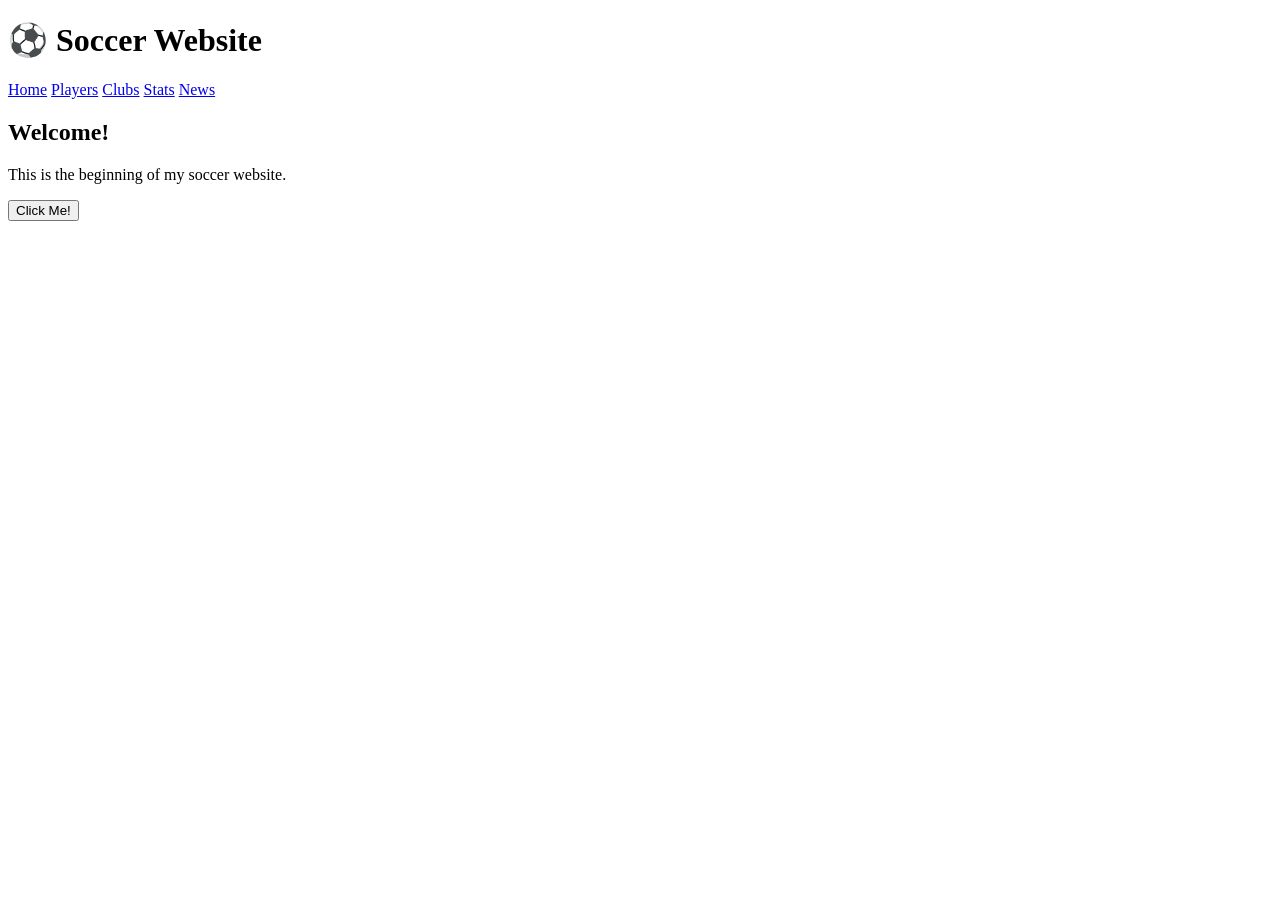
==== index.html @ 321fe3b2 "Create index.html" ====
<!DOCTYPE html>
<html lang="en">
<head>
    <meta charset="UTF-8">
    <meta name="viewport" content="width=device-width, initial-scale=1.0">
    <title>Soccer Website</title>
    <link rel="stylesheet" href="style.css">
</head>
<body>

    <header>
        <h1>⚽ Soccer Website</h1>
        <nav>
            <a href="#">Home</a>
            <a href="#">Players</a>
            <a href="#">Clubs</a>
            <a href="#">Stats</a>
            <a href="#">News</a>
        </nav>
    </header>

    <main>
        <h2>Welcome!</h2>
        <p>This is the beginning of my soccer website.</p>

        <button id="helloButton">Click Me!</button>
        <p id="message"></p>
    </main>

    <script src="script.js"></script>
</body>
</html>
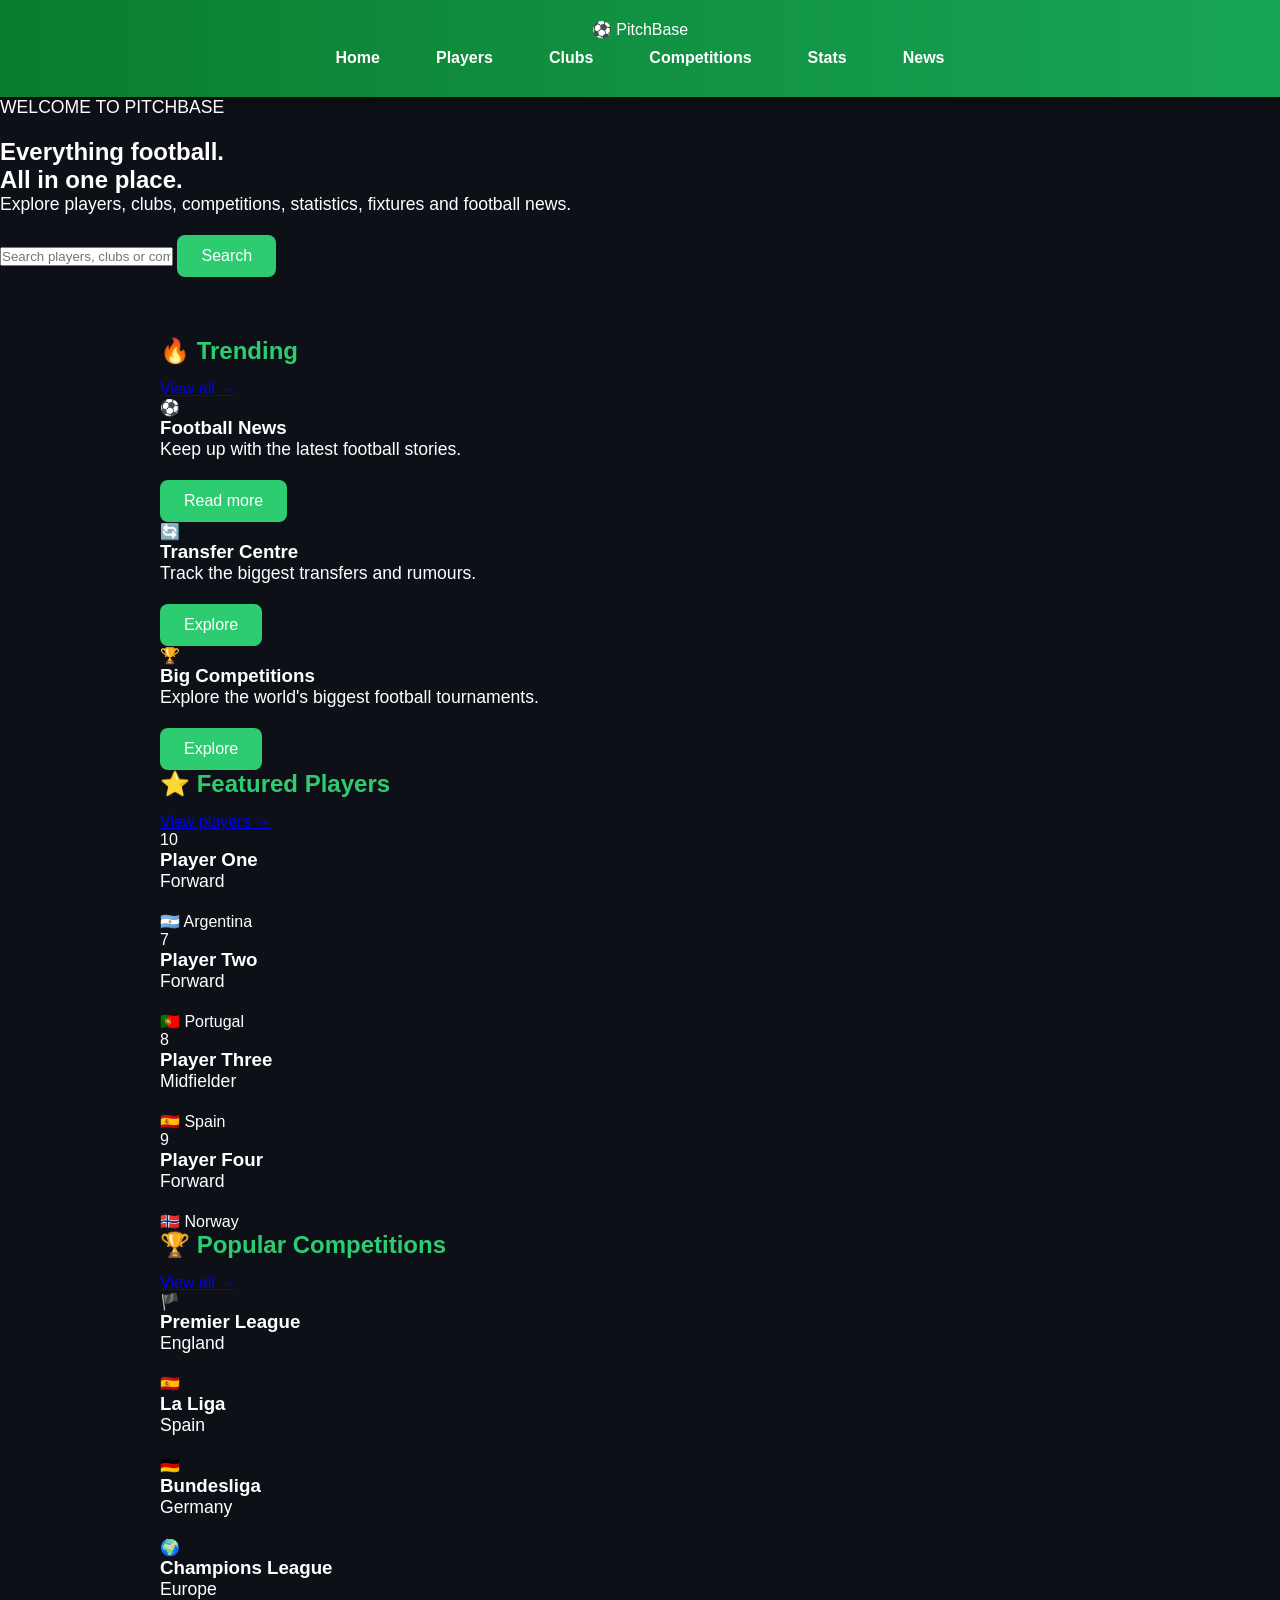
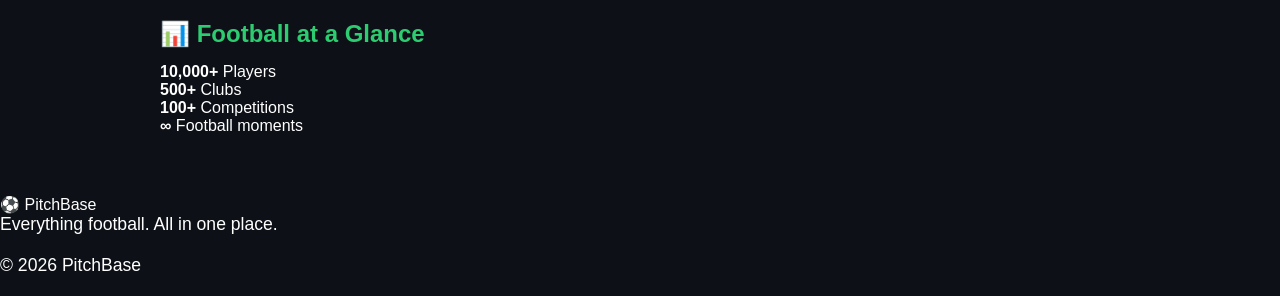
==== commit 7366b67d: "Update index.html" ====
--- a/index.html
+++ b/index.html
@@ -3,30 +3,243 @@
 <head>
     <meta charset="UTF-8">
     <meta name="viewport" content="width=device-width, initial-scale=1.0">
-    <title>Soccer Website</title>
+
+    <title>PitchBase | Everything Football</title>
+
     <link rel="stylesheet" href="style.css">
 </head>
+
 <body>
 
-    <header>
-        <h1>⚽ Soccer Website</h1>
+    <!-- NAVIGATION -->
+    <header class="navbar">
+
+        <div class="logo">
+            ⚽ <span>PitchBase</span>
+        </div>
+
         <nav>
-            <a href="#">Home</a>
+            <a href="index.html" class="active">Home</a>
             <a href="#">Players</a>
             <a href="#">Clubs</a>
+            <a href="#">Competitions</a>
             <a href="#">Stats</a>
             <a href="#">News</a>
         </nav>
+
     </header>
 
+
+    <!-- HERO -->
+    <section class="hero">
+
+        <div class="hero-content">
+
+            <p class="hero-small">WELCOME TO PITCHBASE</p>
+
+            <h1>
+                Everything football.<br>
+                <span>All in one place.</span>
+            </h1>
+
+            <p class="hero-description">
+                Explore players, clubs, competitions, statistics,
+                fixtures and football news.
+            </p>
+
+            <div class="search-box">
+
+                <input
+                    type="text"
+                    id="searchInput"
+                    placeholder="Search players, clubs or competitions..."
+                >
+
+                <button id="searchButton">Search</button>
+
+            </div>
+
+            <p id="searchMessage"></p>
+
+        </div>
+
+    </section>
+
+
+    <!-- MAIN CONTENT -->
     <main>
-        <h2>Welcome!</h2>
-        <p>This is the beginning of my soccer website.</p>
-
-        <button id="helloButton">Click Me!</button>
-        <p id="message"></p>
+
+        <!-- TRENDING -->
+        <section class="section">
+
+            <div class="section-title">
+                <h2>🔥 Trending</h2>
+                <a href="#">View all →</a>
+            </div>
+
+            <div class="cards">
+
+                <article class="news-card">
+                    <div class="card-icon">⚽</div>
+                    <h3>Football News</h3>
+                    <p>Keep up with the latest football stories.</p>
+                    <button>Read more</button>
+                </article>
+
+                <article class="news-card">
+                    <div class="card-icon">🔄</div>
+                    <h3>Transfer Centre</h3>
+                    <p>Track the biggest transfers and rumours.</p>
+                    <button>Explore</button>
+                </article>
+
+                <article class="news-card">
+                    <div class="card-icon">🏆</div>
+                    <h3>Big Competitions</h3>
+                    <p>Explore the world's biggest football tournaments.</p>
+                    <button>Explore</button>
+                </article>
+
+            </div>
+
+        </section>
+
+
+        <!-- FEATURED PLAYERS -->
+        <section class="section">
+
+            <div class="section-title">
+                <h2>⭐ Featured Players</h2>
+                <a href="#">View players →</a>
+            </div>
+
+            <div class="player-grid">
+
+                <div class="player-card">
+                    <div class="player-number">10</div>
+                    <h3>Player One</h3>
+                    <p>Forward</p>
+                    <span>🇦🇷 Argentina</span>
+                </div>
+
+                <div class="player-card">
+                    <div class="player-number">7</div>
+                    <h3>Player Two</h3>
+                    <p>Forward</p>
+                    <span>🇵🇹 Portugal</span>
+                </div>
+
+                <div class="player-card">
+                    <div class="player-number">8</div>
+                    <h3>Player Three</h3>
+                    <p>Midfielder</p>
+                    <span>🇪🇸 Spain</span>
+                </div>
+
+                <div class="player-card">
+                    <div class="player-number">9</div>
+                    <h3>Player Four</h3>
+                    <p>Forward</p>
+                    <span>🇳🇴 Norway</span>
+                </div>
+
+            </div>
+
+        </section>
+
+
+        <!-- COMPETITIONS -->
+        <section class="section">
+
+            <div class="section-title">
+                <h2>🏆 Popular Competitions</h2>
+                <a href="#">View all →</a>
+            </div>
+
+            <div class="competition-grid">
+
+                <div class="competition-card">
+                    <span>🏴</span>
+                    <h3>Premier League</h3>
+                    <p>England</p>
+                </div>
+
+                <div class="competition-card">
+                    <span>🇪🇸</span>
+                    <h3>La Liga</h3>
+                    <p>Spain</p>
+                </div>
+
+                <div class="competition-card">
+                    <span>🇩🇪</span>
+                    <h3>Bundesliga</h3>
+                    <p>Germany</p>
+                </div>
+
+                <div class="competition-card">
+                    <span>🌍</span>
+                    <h3>Champions League</h3>
+                    <p>Europe</p>
+                </div>
+
+            </div>
+
+        </section>
+
+
+        <!-- QUICK STATS -->
+        <section class="section">
+
+            <div class="section-title">
+                <h2>📊 Football at a Glance</h2>
+            </div>
+
+            <div class="stats-grid">
+
+                <div class="stat">
+                    <strong>10,000+</strong>
+                    <span>Players</span>
+                </div>
+
+                <div class="stat">
+                    <strong>500+</strong>
+                    <span>Clubs</span>
+                </div>
+
+                <div class="stat">
+                    <strong>100+</strong>
+                    <span>Competitions</span>
+                </div>
+
+                <div class="stat">
+                    <strong>∞</strong>
+                    <span>Football moments</span>
+                </div>
+
+            </div>
+
+        </section>
+
     </main>
 
+
+    <!-- FOOTER -->
+    <footer>
+
+        <div class="logo">
+            ⚽ <span>PitchBase</span>
+        </div>
+
+        <p>Everything football. All in one place.</p>
+
+        <p class="copyright">
+            © 2026 PitchBase
+        </p>
+
+    </footer>
+
+
     <script src="script.js"></script>
+
 </body>
 </html>
--- a/style.css
+++ b/style.css
@@ -0,0 +1,81 @@
+/* Reset */
+* {
+    margin: 0;
+    padding: 0;
+    box-sizing: border-box;
+}
+
+body {
+    font-family: Arial, sans-serif;
+    background: #0d1117;
+    color: white;
+}
+
+/* Header */
+header {
+    background: linear-gradient(90deg, #0a7d2c, #18a558);
+    padding: 20px;
+    text-align: center;
+    box-shadow: 0 4px 10px rgba(0,0,0,0.4);
+}
+
+header h1 {
+    font-size: 2.5rem;
+    margin-bottom: 10px;
+}
+
+/* Navigation */
+nav {
+    display: flex;
+    justify-content: center;
+    gap: 20px;
+    flex-wrap: wrap;
+}
+
+nav a {
+    color: white;
+    text-decoration: none;
+    font-weight: bold;
+    padding: 10px 18px;
+    border-radius: 8px;
+    transition: 0.3s;
+}
+
+nav a:hover {
+    background: white;
+    color: #0a7d2c;
+}
+
+/* Main content */
+main {
+    max-width: 1000px;
+    margin: 40px auto;
+    padding: 20px;
+}
+
+h2 {
+    color: #2ecc71;
+    margin-bottom: 15px;
+}
+
+p {
+    font-size: 1.1rem;
+    margin-bottom: 20px;
+}
+
+/* Button */
+button {
+    background: #2ecc71;
+    color: white;
+    border: none;
+    padding: 12px 24px;
+    font-size: 16px;
+    border-radius: 8px;
+    cursor: pointer;
+    transition: 0.3s;
+}
+
+button:hover {
+    background: #27ae60;
+    transform: scale(1.05);
+}
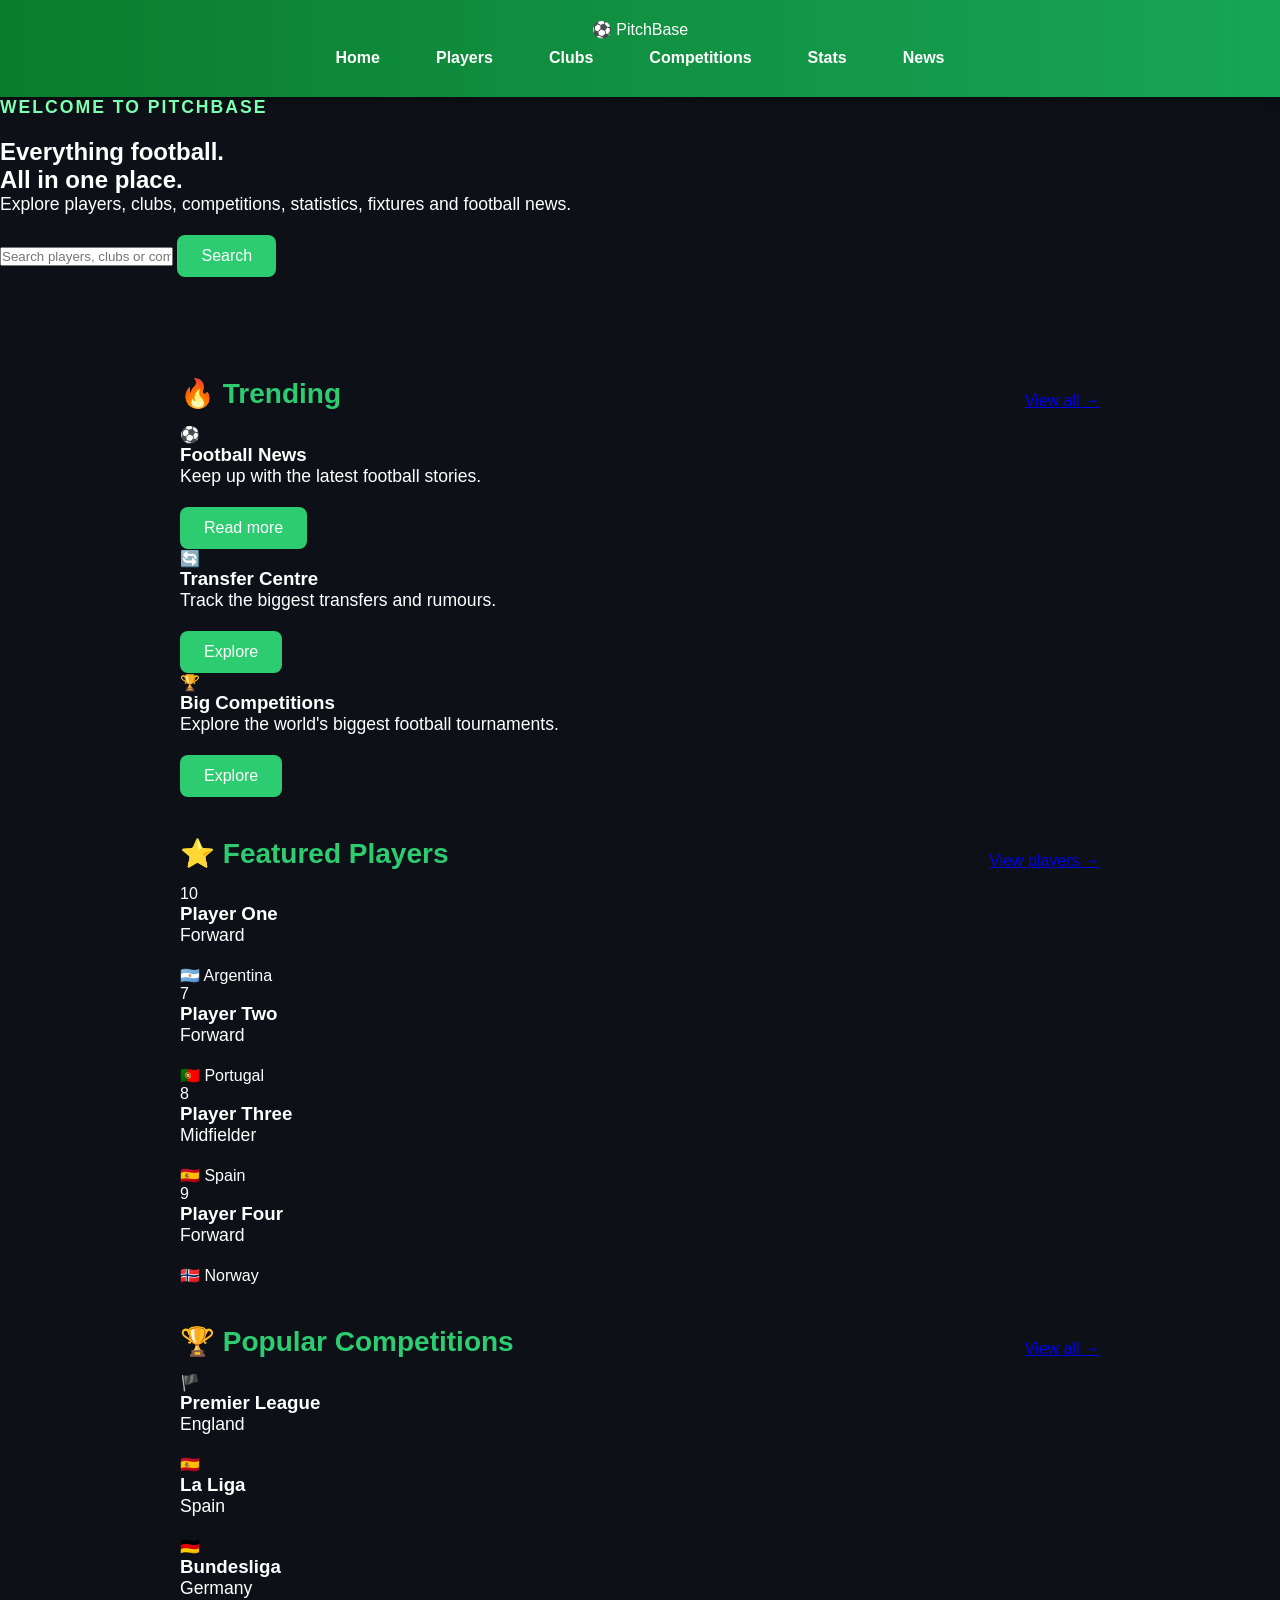
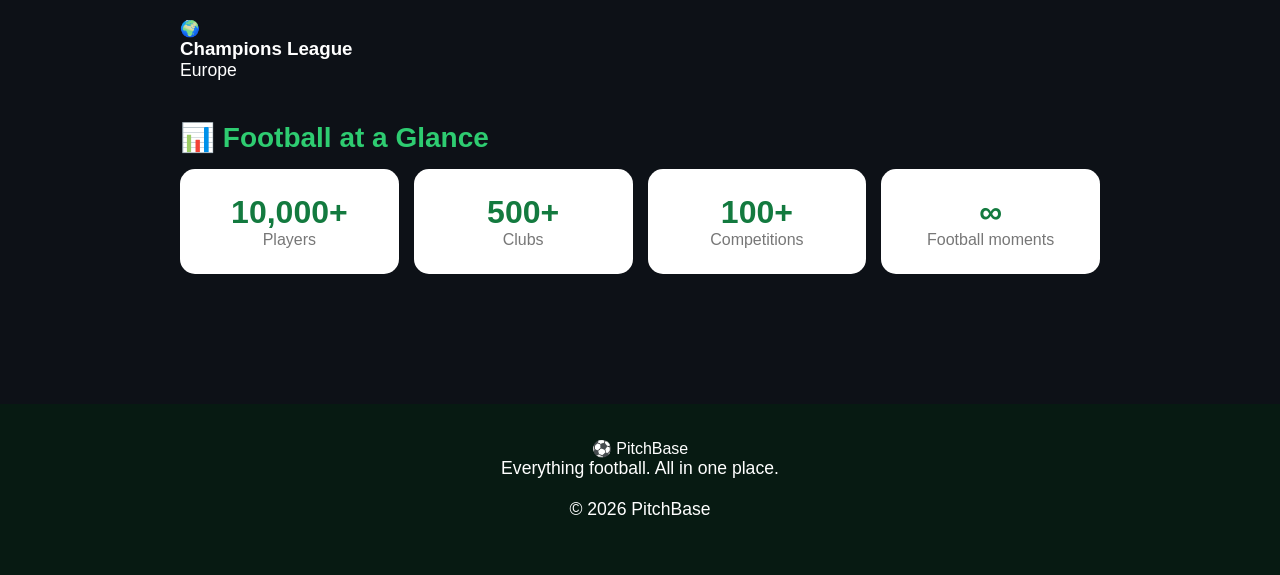
==== commit 2f4adb7b: "Update index.html" ====
--- a/index.html
+++ b/index.html
@@ -22,7 +22,7 @@
             <a href="index.html" class="active">Home</a>
             <a href="#">Players</a>
             <a href="#">Clubs</a>
-            <a href="#">Competitions</a>
+            <a href="worldcup2026.html">Competitions</a>
             <a href="#">Stats</a>
             <a href="#">News</a>
         </nav>
--- a/style.css
+++ b/style.css
@@ -79,3 +79,255 @@
     background: #27ae60;
     transform: scale(1.05);
 }
+/* ================================
+   WORLD CUP 2026
+================================ */
+
+.world-cup-hero {
+    background: linear-gradient(135deg, #071a12, #0d3825);
+    color: white;
+    padding: 70px 30px;
+    text-align: center;
+    border-radius: 0 0 25px 25px;
+}
+
+.hero-small {
+    color: #7dffb2;
+    font-weight: bold;
+    letter-spacing: 2px;
+}
+
+.world-cup-hero h1 {
+    font-size: 50px;
+    margin: 10px 0;
+}
+
+.world-cup-hero p {
+    font-size: 18px;
+}
+
+
+/* CHAMPION */
+
+.world-cup-champion {
+    text-align: center;
+    background: white;
+    margin: 30px auto;
+    padding: 30px;
+    max-width: 700px;
+    border-radius: 20px;
+    box-shadow: 0 8px 25px rgba(0,0,0,0.08);
+}
+
+.world-cup-champion p:first-child {
+    font-size: 13px;
+    font-weight: bold;
+    letter-spacing: 2px;
+    color: #777;
+}
+
+.trophy {
+    font-size: 55px;
+}
+
+.world-cup-champion h2 {
+    font-size: 35px;
+    margin: 5px;
+}
+
+.world-cup-champion span {
+    background: #e8f8ee;
+    color: #147a3e;
+    padding: 6px 12px;
+    border-radius: 20px;
+    font-size: 13px;
+}
+
+
+/* TABS */
+
+.world-cup-tabs {
+    display: flex;
+    justify-content: center;
+    gap: 10px;
+    margin: 30px auto;
+    flex-wrap: wrap;
+}
+
+.wc-tab {
+    border: none;
+    padding: 12px 22px;
+    border-radius: 25px;
+    background: #e9ecef;
+    cursor: pointer;
+    font-weight: bold;
+}
+
+.wc-tab.active {
+    background: #137a3f;
+    color: white;
+}
+
+
+/* SECTIONS */
+
+.section {
+    max-width: 1000px;
+    margin: 40px auto;
+    padding: 0 20px;
+}
+
+.section-title {
+    display: flex;
+    align-items: center;
+    justify-content: space-between;
+}
+
+.section-title h2 {
+    font-size: 28px;
+}
+
+
+/* MATCH CARDS */
+
+.match-list {
+    display: grid;
+    gap: 15px;
+}
+
+.match-card {
+    background: white;
+    padding: 20px;
+    border-radius: 15px;
+    box-shadow: 0 5px 18px rgba(0,0,0,0.07);
+}
+
+.round {
+    display: block;
+    color: #777;
+    font-size: 12px;
+    font-weight: bold;
+    text-transform: uppercase;
+    margin-bottom: 12px;
+}
+
+.teams {
+    display: flex;
+    justify-content: space-between;
+    align-items: center;
+    font-size: 17px;
+}
+
+.teams strong {
+    font-size: 22px;
+}
+
+.final-match {
+    font-size: 20px;
+}
+
+.extra-time {
+    text-align: center;
+    color: #777;
+    font-size: 13px;
+}
+
+
+/* STATS */
+
+.stats-grid {
+    display: grid;
+    grid-template-columns: repeat(4, 1fr);
+    gap: 15px;
+}
+
+.stat {
+    background: white;
+    padding: 25px;
+    text-align: center;
+    border-radius: 15px;
+}
+
+.stat strong {
+    display: block;
+    font-size: 32px;
+    color: #137a3f;
+}
+
+.stat span {
+    color: #777;
+}
+
+
+/* FINAL */
+
+.final-card {
+    background: linear-gradient(135deg, #071a12, #137a3f);
+    color: white;
+    padding: 35px;
+    border-radius: 20px;
+    text-align: center;
+}
+
+.final-teams {
+    display: flex;
+    justify-content: center;
+    align-items: center;
+    gap: 70px;
+    margin: 30px 0;
+}
+
+.final-teams div {
+    text-align: center;
+}
+
+.final-teams span {
+    font-size: 45px;
+}
+
+.final-teams h3 {
+    margin: 5px;
+}
+
+.final-teams strong {
+    font-size: 40px;
+}
+
+.final-teams .vs {
+    font-size: 14px;
+    opacity: 0.7;
+}
+
+
+/* FOOTER */
+
+footer {
+    margin-top: 70px;
+    padding: 35px;
+    background: #071a12;
+    color: white;
+    text-align: center;
+}
+
+
+/* MOBILE */
+
+@media (max-width: 700px) {
+
+    .world-cup-hero h1 {
+        font-size: 35px;
+    }
+
+    .stats-grid {
+        grid-template-columns: repeat(2, 1fr);
+    }
+
+    .final-teams {
+        gap: 25px;
+    }
+
+    .teams {
+        font-size: 14px;
+    }
+
+}
